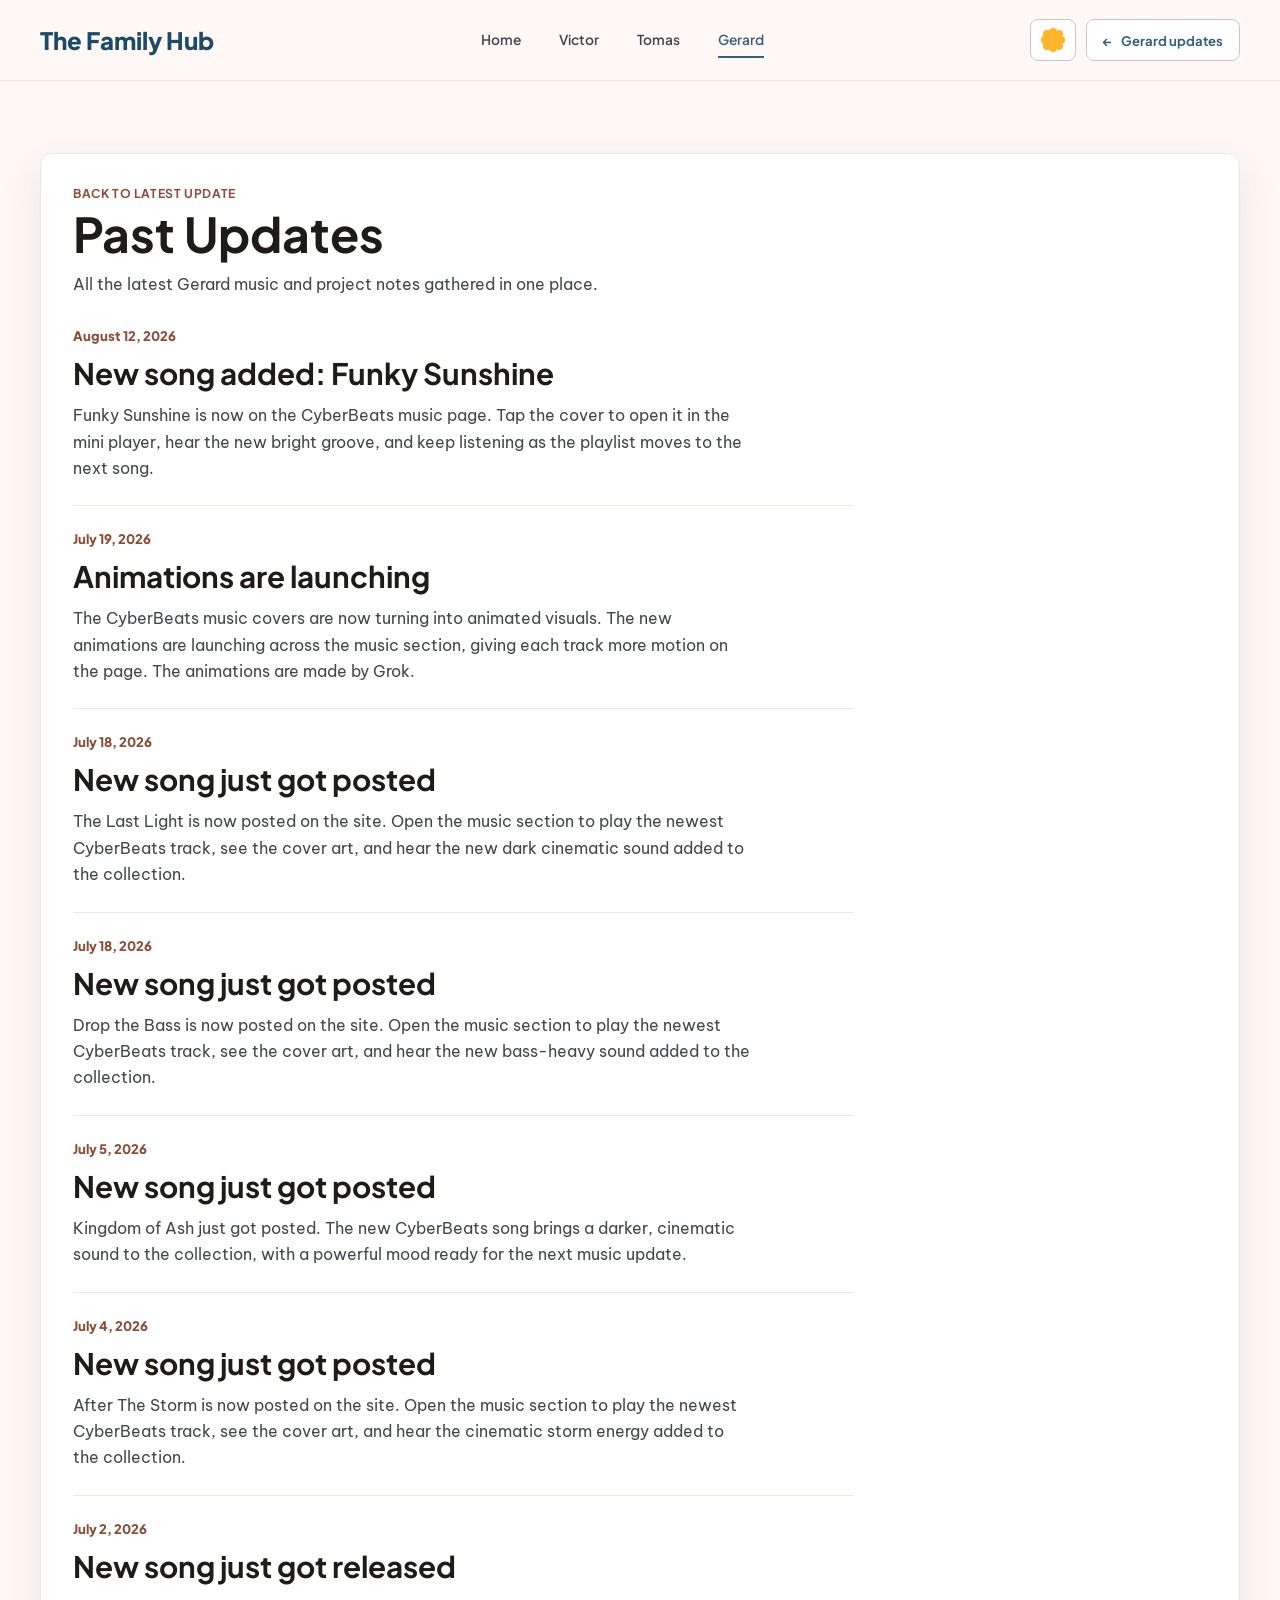
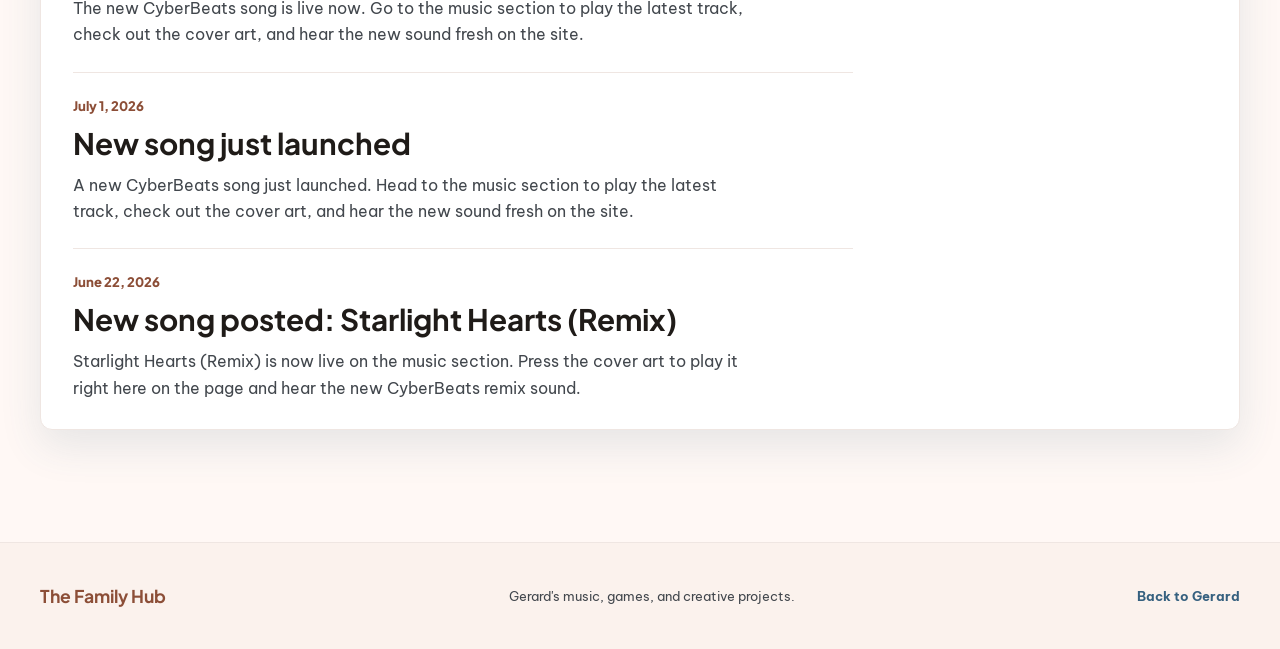
==== updates.html @ da017815 "Add Funky Sunshine track" ====
<!doctype html>
<html lang="en">
  <head>
    <meta charset="utf-8">
    <meta name="viewport" content="width=device-width, initial-scale=1">
    <title>Past Updates | The Family Hub</title>
    <meta
      name="description"
      content="Past updates from Gerard's music, games, and creative projects."
    >
    <link rel="icon" type="image/svg+xml" href="assets/gerard-icon.svg?v=1">
    <link rel="shortcut icon" href="assets/gerard-icon.svg?v=1">
    <link rel="preconnect" href="https://fonts.googleapis.com">
    <link rel="preconnect" href="https://fonts.gstatic.com" crossorigin>
    <link
      href="https://fonts.googleapis.com/css2?family=Be+Vietnam+Pro:wght@400;500&family=Plus+Jakarta+Sans:wght@600;700;800&display=swap"
      rel="stylesheet"
    >
    <link rel="stylesheet" href="styles.css?v=funky-sunshine">
  </head>
  <body>
    <header class="topbar">
      <div class="topbar-inner">
        <a class="brand" href="http://campeanu.me/">The Family Hub</a>
        <nav class="main-nav" aria-label="Family websites">
          <a href="http://campeanu.me/">Home</a>
          <a href="https://victorcampeanu.me/">Victor</a>
          <a href="http://tomas.campeanu.me/">Tomas</a>
          <a class="active" href="index.html#top" aria-current="page">Gerard</a>
        </nav>
        <div class="header-actions">
          <button
            class="theme-toggle"
            type="button"
            data-theme-toggle
            aria-pressed="false"
            aria-label="Switch to black theme"
          >
            <span class="theme-icon" aria-hidden="true"></span>
          </button>
          <a class="home-button" href="index.html#updates" aria-label="Return to Gerard's updates">
            <span aria-hidden="true">←</span>
            <span>Gerard updates</span>
          </a>
        </div>
      </div>
    </header>

    <main id="top" class="archive-main">
      <section class="updates-section page-width updates-page" aria-labelledby="updates-title">
        <div class="update-card">
          <a class="section-label section-label-link" href="index.html#updates">Back to latest update</a>
          <h1 id="updates-title" class="archive-title">Past Updates</h1>
          <p class="archive-intro">
            All the latest Gerard music and project notes gathered in one place.
          </p>

          <article class="update-entry">
            <time datetime="2026-08-12">August 12, 2026</time>
            <h3>New song added: Funky Sunshine</h3>
            <p>
              Funky Sunshine is now on the CyberBeats music page. Tap the cover
              to open it in the mini player, hear the new bright groove, and
              keep listening as the playlist moves to the next song.
            </p>
          </article>

          <article class="update-entry">
            <time datetime="2026-07-19">July 19, 2026</time>
            <h3>Animations are launching</h3>
            <p>
              The CyberBeats music covers are now turning into animated visuals.
              The new animations are launching across the music section, giving
              each track more motion on the page. The animations are made by
              Grok.
            </p>
          </article>

          <article class="update-entry">
            <time datetime="2026-07-18">July 18, 2026</time>
            <h3>New song just got posted</h3>
            <p>
              The Last Light is now posted on the site. Open the music section
              to play the newest CyberBeats track, see the cover art, and hear
              the new dark cinematic sound added to the collection.
            </p>
          </article>

          <article class="update-entry">
            <time datetime="2026-07-18">July 18, 2026</time>
            <h3>New song just got posted</h3>
            <p>
              Drop the Bass is now posted on the site. Open the music section
              to play the newest CyberBeats track, see the cover art, and hear
              the new bass-heavy sound added to the collection.
            </p>
          </article>

          <article class="update-entry">
            <time datetime="2026-07-05">July 5, 2026</time>
            <h3>New song just got posted</h3>
            <p>
              Kingdom of Ash just got posted. The new CyberBeats song brings a
              darker, cinematic sound to the collection, with a powerful mood
              ready for the next music update.
            </p>
          </article>

          <article class="update-entry">
            <time datetime="2026-07-04">July 4, 2026</time>
            <h3>New song just got posted</h3>
            <p>
              After The Storm is now posted on the site. Open the music section
              to play the newest CyberBeats track, see the cover art, and hear
              the cinematic storm energy added to the collection.
            </p>
          </article>

          <article class="update-entry">
            <time datetime="2026-07-02">July 2, 2026</time>
            <h3>New song just got released</h3>
            <p>
              The new CyberBeats song is live now. Go to the music section to
              play the latest track, check out the cover art, and hear the new
              sound fresh on the site.
            </p>
          </article>

          <article class="update-entry">
            <time datetime="2026-07-01">July 1, 2026</time>
            <h3>New song just launched</h3>
            <p>
              A new CyberBeats song just launched. Head to the music section to
              play the latest track, check out the cover art, and hear the new
              sound fresh on the site.
            </p>
          </article>

          <article class="update-entry">
            <time datetime="2026-06-22">June 22, 2026</time>
            <h3>New song posted: Starlight Hearts (Remix)</h3>
            <p>
              Starlight Hearts (Remix) is now live on the music section. Press
              the cover art to play it right here on the page and hear the new
              CyberBeats remix sound.
            </p>
          </article>
        </div>
      </section>
    </main>

    <footer>
      <div class="footer-inner page-width">
        <strong>The Family Hub</strong>
        <p>Gerard's music, games, and creative projects.</p>
        <a href="index.html#top">Back to Gerard</a>
      </div>
    </footer>
    <script src="script.js?v=funky-sunshine"></script>
  </body>
</html>
---- styles.css ----
:root {
  color-scheme: light;
  --surface: #fff8f5;
  --surface-low: #fbf2ed;
  --surface-high: #efe6e2;
  --white: #ffffff;
  --panel-bg: #ffffff;
  --ink: #1f1b18;
  --muted: #42474d;
  --primary: #35607f;
  --primary-dark: #1c4b69;
  --primary-soft: #cae6ff;
  --secondary: #8c4e37;
  --secondary-soft: #ffdbcf;
  --outline: #c2c7ce;
  --shadow: 0 16px 42px rgba(53, 96, 127, 0.12);
  --card-border: rgba(194, 199, 206, 0.6);
  --card-bg: rgba(255, 255, 255, 0.66);
  --topbar-bg: rgba(255, 248, 245, 0.94);
  font-family: "Be Vietnam Pro", system-ui, sans-serif;
}

:root[data-theme="dark"] {
  color-scheme: dark;
  --surface: #0d1117;
  --surface-low: #141a22;
  --surface-high: #26303c;
  --panel-bg: #151b23;
  --ink: #f4f7fb;
  --muted: #bac5d1;
  --primary: #8bc8ff;
  --primary-dark: #d7ecff;
  --primary-soft: #b7ddff;
  --secondary: #ffb897;
  --secondary-soft: #492d26;
  --outline: #44505f;
  --shadow: 0 18px 48px rgba(0, 0, 0, 0.42);
  --card-border: rgba(112, 128, 148, 0.5);
  --card-bg: rgba(21, 27, 35, 0.78);
  --topbar-bg: rgba(13, 17, 23, 0.9);
}

* {
  box-sizing: border-box;
}

html {
  scroll-behavior: smooth;
}

body {
  margin: 0;
  color: var(--ink);
  background: var(--surface);
}

button,
a {
  font: inherit;
}

img {
  display: block;
  max-width: 100%;
}

.page-width,
.topbar-inner {
  width: min(1200px, calc(100% - 48px));
  margin-inline: auto;
}

.topbar {
  position: sticky;
  z-index: 20;
  top: 0;
  border-bottom: 1px solid var(--surface-high);
  background: var(--topbar-bg);
  backdrop-filter: blur(16px);
}

.topbar-inner {
  min-height: 80px;
  display: grid;
  grid-template-columns: auto 1fr auto;
  align-items: center;
  gap: 40px;
}

.brand {
  color: var(--primary-dark);
  font-family: "Plus Jakarta Sans", sans-serif;
  font-size: 1.5rem;
  font-weight: 800;
  text-decoration: none;
}

.main-nav {
  display: flex;
  justify-content: center;
  gap: 38px;
}

.main-nav a {
  padding: 8px 0;
  color: var(--muted);
  border-bottom: 2px solid transparent;
  font-family: "Plus Jakarta Sans", sans-serif;
  font-size: 0.86rem;
  font-weight: 600;
  text-decoration: none;
}

.main-nav a:hover,
.main-nav a.active {
  color: var(--primary);
  border-color: var(--primary);
}

.home-button {
  min-height: 42px;
  display: inline-flex;
  align-items: center;
  gap: 8px;
  padding: 0 16px;
  color: var(--primary);
  border: 1px solid var(--outline);
  border-radius: 8px;
  background: var(--panel-bg);
  font-family: "Plus Jakarta Sans", sans-serif;
  font-size: 0.82rem;
  font-weight: 700;
  text-decoration: none;
}

.header-actions {
  display: flex;
  align-items: center;
  justify-content: end;
  gap: 10px;
}

.theme-toggle {
  width: 46px;
  min-height: 42px;
  display: inline-flex;
  align-items: center;
  justify-content: center;
  padding: 0;
  color: var(--primary);
  border: 1px solid var(--outline);
  border-radius: 8px;
  background: var(--panel-bg);
  font-family: "Plus Jakarta Sans", sans-serif;
  font-size: 0.82rem;
  font-weight: 700;
  cursor: pointer;
}

.theme-toggle:hover,
.theme-toggle:focus-visible,
.home-button:hover,
.home-button:focus-visible {
  border-color: var(--primary);
  outline: none;
}

.theme-icon {
  width: 20px;
  height: 20px;
  position: relative;
  display: inline-block;
  flex: 0 0 auto;
  border-radius: 50%;
  background: #ffb42a;
  box-shadow:
    0 -8px 0 -6px #ffb42a,
    0 8px 0 -6px #ffb42a,
    8px 0 0 -6px #ffb42a,
    -8px 0 0 -6px #ffb42a,
    6px 6px 0 -6px #ffb42a,
    -6px -6px 0 -6px #ffb42a,
    6px -6px 0 -6px #ffb42a,
    -6px 6px 0 -6px #ffb42a;
}

:root[data-theme="dark"] .theme-icon {
  width: 22px;
  height: 22px;
  border-radius: 0;
  background: transparent;
  box-shadow: none;
  transform: rotate(-28deg);
}

:root[data-theme="dark"] .theme-icon::before,
:root[data-theme="dark"] .theme-icon::after {
  content: "";
  position: absolute;
  border-radius: 50%;
}

:root[data-theme="dark"] .theme-icon::before {
  inset: 1px 2px 1px 3px;
  background: #ffd76a;
  box-shadow: 0 0 10px rgba(255, 215, 106, 0.42);
}

:root[data-theme="dark"] .theme-icon::after {
  width: 18px;
  height: 20px;
  top: 1px;
  left: 8px;
  background: var(--panel-bg);
}

main {
  padding: 72px 0 112px;
}

.hero {
  min-height: 430px;
  position: relative;
  overflow: hidden;
  display: flex;
  align-items: center;
  padding: 48px;
  border-radius: 12px;
  box-shadow: var(--shadow);
}

.hero > img,
.hero-shade {
  position: absolute;
  inset: 0;
  width: 100%;
  height: 100%;
}

.hero > img {
  object-fit: cover;
}

.hero-shade {
  background: linear-gradient(90deg, rgba(9, 25, 38, 0.94), rgba(9, 25, 38, 0.68) 44%, rgba(9, 25, 38, 0.08) 78%);
}

.hero-copy {
  max-width: 560px;
  position: relative;
  color: var(--white);
}

.eyebrow,
.section-label,
.game-kicker {
  margin: 0 0 12px;
  color: var(--primary-soft);
  font-family: "Plus Jakarta Sans", sans-serif;
  font-size: 0.76rem;
  font-weight: 700;
  letter-spacing: 0.05em;
  text-transform: uppercase;
}

h1,
h2,
h3,
p {
  margin-top: 0;
}

h1,
h2,
h3 {
  font-family: "Plus Jakarta Sans", sans-serif;
}

h1 {
  margin-bottom: 18px;
  font-size: clamp(2.7rem, 6vw, 4.6rem);
  line-height: 1.06;
}

.hero-copy > p:not(.eyebrow) {
  max-width: 520px;
  margin-bottom: 22px;
  color: rgba(255, 255, 255, 0.86);
  font-size: 1.08rem;
  line-height: 1.7;
}

.hero-tags {
  display: flex;
  flex-wrap: wrap;
  gap: 10px;
}

.hero-tags span {
  padding: 7px 14px;
  border: 1px solid rgba(255, 255, 255, 0.34);
  border-radius: 999px;
  background: rgba(255, 255, 255, 0.16);
  backdrop-filter: blur(12px);
  font-family: "Plus Jakarta Sans", sans-serif;
  font-size: 0.78rem;
  font-weight: 600;
}

.updates-section {
  padding-top: 48px;
}

.update-card {
  padding: 28px 32px;
  border: 1px solid var(--surface-high);
  border-radius: 12px;
  background: var(--panel-bg);
  box-shadow: var(--shadow);
}

.update-card h2 {
  margin-bottom: 20px;
  font-size: clamp(1.7rem, 3vw, 2.35rem);
}

.update-entry {
  max-width: 780px;
}

.update-entry + .update-entry {
  margin-top: 24px;
  padding-top: 22px;
  border-top: 1px solid var(--surface-high);
}

.update-entry time {
  display: inline-flex;
  margin-bottom: 10px;
  color: var(--secondary);
  font-family: "Plus Jakarta Sans", sans-serif;
  font-size: 0.82rem;
  font-weight: 800;
}

.update-entry h3 {
  margin-bottom: 10px;
  font-size: clamp(1.35rem, 2.4vw, 1.85rem);
}

.update-entry p {
  max-width: 680px;
  margin-bottom: 0;
  color: var(--muted);
  font-size: 1rem;
  line-height: 1.65;
}

.content-section {
  padding-top: 88px;
}

.section-heading {
  margin-bottom: 32px;
  display: flex;
  align-items: end;
  justify-content: space-between;
  gap: 24px;
}

.section-label {
  margin-bottom: 6px;
  color: var(--secondary);
}

.section-label-link {
  width: fit-content;
  display: inline-flex;
  text-decoration: none;
}

.section-label-link:hover,
.section-label-link:focus-visible {
  color: var(--primary);
  text-decoration: underline;
  text-underline-offset: 4px;
}

.archive-main {
  min-height: calc(100vh - 190px);
}

.updates-page {
  padding-top: 0;
}

.archive-title {
  margin-bottom: 10px;
  font-size: clamp(2rem, 4vw, 3rem);
  line-height: 1.12;
}

.archive-intro {
  max-width: 620px;
  margin-bottom: 28px;
  color: var(--muted);
  font-size: 1rem;
  line-height: 1.65;
}

.section-heading h2 {
  margin-bottom: 5px;
  font-size: clamp(2rem, 4vw, 2.7rem);
  line-height: 1.2;
}

.section-heading p {
  margin-bottom: 0;
  color: var(--muted);
}

.text-link {
  color: var(--primary);
  font-family: "Plus Jakarta Sans", sans-serif;
  font-size: 0.84rem;
  font-weight: 700;
  text-decoration: none;
}

.text-link:hover {
  text-decoration: underline;
}

.music-grid {
  display: grid;
  grid-template-columns: repeat(auto-fit, minmax(170px, 1fr));
  gap: 18px;
}

.music-card {
  min-width: 0;
  padding: 16px;
  border: 1px solid var(--card-border);
  border-radius: 12px;
  background: var(--card-bg);
  box-shadow: var(--shadow);
  cursor: pointer;
  transition: transform 180ms ease, border-color 180ms ease, background 180ms ease;
}

.music-card:hover,
.music-card.is-playing {
  border-color: var(--primary);
  background: var(--panel-bg);
  transform: translateY(-4px);
}

.cover-button {
  width: 100%;
  aspect-ratio: 1;
  position: relative;
  overflow: hidden;
  display: block;
  padding: 0;
  border: 0;
  border-radius: 8px;
  background: var(--surface-high);
  cursor: pointer;
}

.cover-button img,
.cover-button video {
  width: 100%;
  height: 100%;
  object-fit: cover;
  transition: transform 240ms ease;
}

.cover-button:hover img,
.cover-button:hover video,
.music-card.is-playing .cover-button img,
.music-card.is-playing .cover-button video {
  transform: scale(1.035);
}

.cover-preview {
  cursor: default;
}

.music-card-upcoming .cover-preview img {
  filter: brightness(0.82) saturate(1.08);
}

.coming-soon-badge {
  position: absolute;
  right: 10px;
  bottom: 10px;
  padding: 6px 10px;
  color: #ffffff;
  border-radius: 999px;
  background: rgba(31, 27, 24, 0.72);
  box-shadow: 0 8px 18px rgba(0, 0, 0, 0.22);
  font-family: "Plus Jakarta Sans", sans-serif;
  font-size: 0.72rem;
  font-weight: 800;
}

.play-button {
  display: none;
}

.music-card h3 {
  min-height: 2.7em;
  margin: 16px 0 5px;
  overflow: hidden;
  display: -webkit-box;
  -webkit-box-orient: vertical;
  -webkit-line-clamp: 2;
  font-size: 1rem;
  line-height: 1.35;
}

.music-card p {
  margin-bottom: 0;
  color: var(--muted);
  font-size: 0.8rem;
}

.mini-player {
  width: min(420px, calc(100vw - 32px));
  min-height: 96px;
  position: fixed;
  right: 24px;
  bottom: 24px;
  z-index: 20;
  display: grid;
  grid-template-columns: 68px minmax(0, 1fr) auto;
  gap: 14px;
  align-items: center;
  padding: 14px 44px 14px 14px;
  border: 1px solid var(--card-border);
  border-radius: 14px;
  background: color-mix(in srgb, var(--panel-bg) 92%, transparent);
  box-shadow: 0 18px 44px rgba(0, 0, 0, 0.24);
  backdrop-filter: blur(18px);
}

.mini-player[hidden] {
  display: none;
}

.mini-player-cover {
  width: 68px;
  height: 68px;
  border-radius: 10px;
  object-fit: cover;
  background: var(--surface-high);
}

.mini-player-info {
  min-width: 0;
}

.mini-player-info p {
  margin: 0 0 4px;
  color: var(--primary);
  font-family: "Plus Jakarta Sans", sans-serif;
  font-size: 0.68rem;
  font-weight: 800;
  text-transform: uppercase;
}

.mini-player-info h2 {
  margin: 0;
  overflow: hidden;
  font-size: 1rem;
  line-height: 1.25;
  text-overflow: ellipsis;
  white-space: nowrap;
}

.mini-player-info span {
  display: block;
  overflow: hidden;
  margin-top: 3px;
  color: var(--muted);
  font-size: 0.78rem;
  text-overflow: ellipsis;
  white-space: nowrap;
}

.mini-player-controls {
  display: flex;
  gap: 8px;
  align-items: center;
}

.mini-control,
.mini-player-close {
  display: grid;
  place-items: center;
  border: 1px solid var(--card-border);
  color: var(--text);
  background: var(--card-bg);
  cursor: pointer;
  transition: border-color 160ms ease, background 160ms ease, transform 160ms ease;
}

.mini-control {
  width: 34px;
  height: 34px;
  border-radius: 50%;
  font-size: 1.25rem;
  line-height: 1;
}

.mini-control-primary {
  color: #ffffff;
  border-color: var(--primary);
  background: var(--primary);
  font-size: 0.82rem;
}

.mini-player-close {
  width: 28px;
  height: 28px;
  position: absolute;
  top: 10px;
  right: 10px;
  border-radius: 50%;
  font-size: 1rem;
}

.mini-control:hover,
.mini-player-close:hover {
  border-color: var(--primary);
  transform: translateY(-1px);
}

.games-grid {
  display: grid;
  grid-template-columns: repeat(2, minmax(0, 1fr));
  gap: 28px;
}

.game-card {
  display: block;
  min-height: 390px;
  position: relative;
  overflow: hidden;
  border-radius: 12px;
  box-shadow: var(--shadow);
}

.game-card-link {
  color: inherit;
  text-decoration: none;
}

.game-card-link:focus-visible {
  outline: 3px solid #ffb42a;
  outline-offset: 4px;
}

.game-card > img {
  width: 100%;
  height: 100%;
  position: absolute;
  inset: 0;
  object-fit: cover;
  transition: transform 300ms ease;
}

.game-card:hover > img {
  transform: scale(1.035);
}

.game-overlay {
  max-width: calc(100% - 48px);
  position: absolute;
  left: 24px;
  right: 24px;
  bottom: 24px;
  padding: 24px;
  color: var(--white);
  border: 1px solid rgba(255, 255, 255, 0.36);
  border-radius: 12px;
  background: rgba(31, 27, 24, 0.62);
  box-shadow: 0 8px 32px rgba(0, 0, 0, 0.18);
  backdrop-filter: blur(14px);
}

.game-kicker {
  margin-bottom: 7px;
}

.game-overlay h3 {
  margin-bottom: 7px;
  font-size: 1.75rem;
}

.game-overlay p:not(.game-kicker) {
  margin-bottom: 18px;
  color: rgba(255, 255, 255, 0.82);
  line-height: 1.55;
}

.game-overlay button,
.game-overlay .game-action {
  display: inline-flex;
  align-items: center;
  justify-content: center;
  min-height: 42px;
  padding: 0 16px;
  color: rgba(255, 255, 255, 0.8);
  border: 1px solid rgba(255, 255, 255, 0.3);
  border-radius: 8px;
  background: rgba(53, 96, 127, 0.72);
  font-family: "Plus Jakarta Sans", sans-serif;
  font-size: 0.8rem;
  font-weight: 700;
}

.game-overlay .solar-open-button {
  color: #2f1800;
  border-color: rgba(255, 210, 87, 0.85);
  background: linear-gradient(135deg, #ffd45c 0%, #ff9f1c 55%, #e76f00 100%);
  box-shadow: 0 10px 22px rgba(230, 119, 0, 0.28);
}

.game-overlay .puzzle-open-button {
  color: #ffffff;
  border-color: rgba(142, 205, 255, 0.88);
  background: linear-gradient(135deg, #1d7ed8 0%, #2f9df4 55%, #0f5ca8 100%);
  box-shadow: 0 10px 22px rgba(30, 126, 216, 0.3);
}

footer {
  padding: 42px 0;
  border-top: 1px solid var(--surface-high);
  background: var(--surface-low);
}

.footer-inner {
  display: flex;
  align-items: center;
  justify-content: space-between;
  gap: 24px;
}

.footer-inner strong {
  color: var(--secondary);
  font-family: "Plus Jakarta Sans", sans-serif;
  font-size: 1.1rem;
}

.footer-inner p {
  margin-bottom: 0;
  color: var(--muted);
  font-size: 0.82rem;
}

.footer-inner a {
  color: var(--primary);
  font-size: 0.82rem;
  font-weight: 700;
  text-decoration: none;
}

@media (max-width: 1080px) {
  .music-grid {
    grid-template-columns: repeat(3, minmax(0, 1fr));
  }
}

@media (max-width: 820px) {
  .page-width,
  .topbar-inner {
    width: min(100% - 32px, 620px);
  }

  .topbar-inner {
    min-height: 68px;
    grid-template-columns: 1fr auto;
  }

  .main-nav {
    display: none;
  }

  .home-button span:last-child {
    display: none;
  }

  .theme-toggle {
    width: 42px;
  }

  main {
    padding: 32px 0 72px;
  }

  .hero {
    min-height: 470px;
    align-items: end;
    padding: 28px;
  }

  .hero-shade {
    background: linear-gradient(0deg, rgba(9, 25, 38, 0.95), rgba(9, 25, 38, 0.34) 78%);
  }

  .content-section {
    padding-top: 64px;
  }

  .section-heading {
    align-items: start;
    flex-direction: column;
  }

  .music-grid,
  .games-grid {
    grid-template-columns: 1fr;
  }

  .music-card {
    display: grid;
    grid-template-columns: 112px minmax(0, 1fr);
    grid-template-rows: auto auto;
    column-gap: 16px;
    align-items: center;
  }

  .cover-button {
    grid-row: 1 / span 2;
  }

  .music-card h3 {
    align-self: end;
    margin: 0 0 4px;
  }

  .music-card p {
    align-self: start;
  }

  .game-card {
    min-height: 420px;
  }

  .mini-player {
    right: 16px;
    bottom: 16px;
    grid-template-columns: 56px minmax(0, 1fr);
    padding: 12px 40px 12px 12px;
  }

  .mini-player-cover {
    width: 56px;
    height: 56px;
  }

  .mini-player-controls {
    grid-column: 1 / -1;
    justify-content: flex-end;
  }

  .footer-inner {
    align-items: flex-start;
    flex-direction: column;
  }
}

@media (max-width: 430px) {
  .brand {
    font-size: 1.12rem;
  }

  .hero {
    min-height: 430px;
    padding: 22px;
  }

  .hero-copy > p:not(.eyebrow) {
    font-size: 0.94rem;
  }

  .music-card {
    grid-template-columns: 92px minmax(0, 1fr);
  }

  .game-overlay {
    max-width: none;
    left: 14px;
    right: 14px;
    bottom: 14px;
    padding: 18px;
  }
}
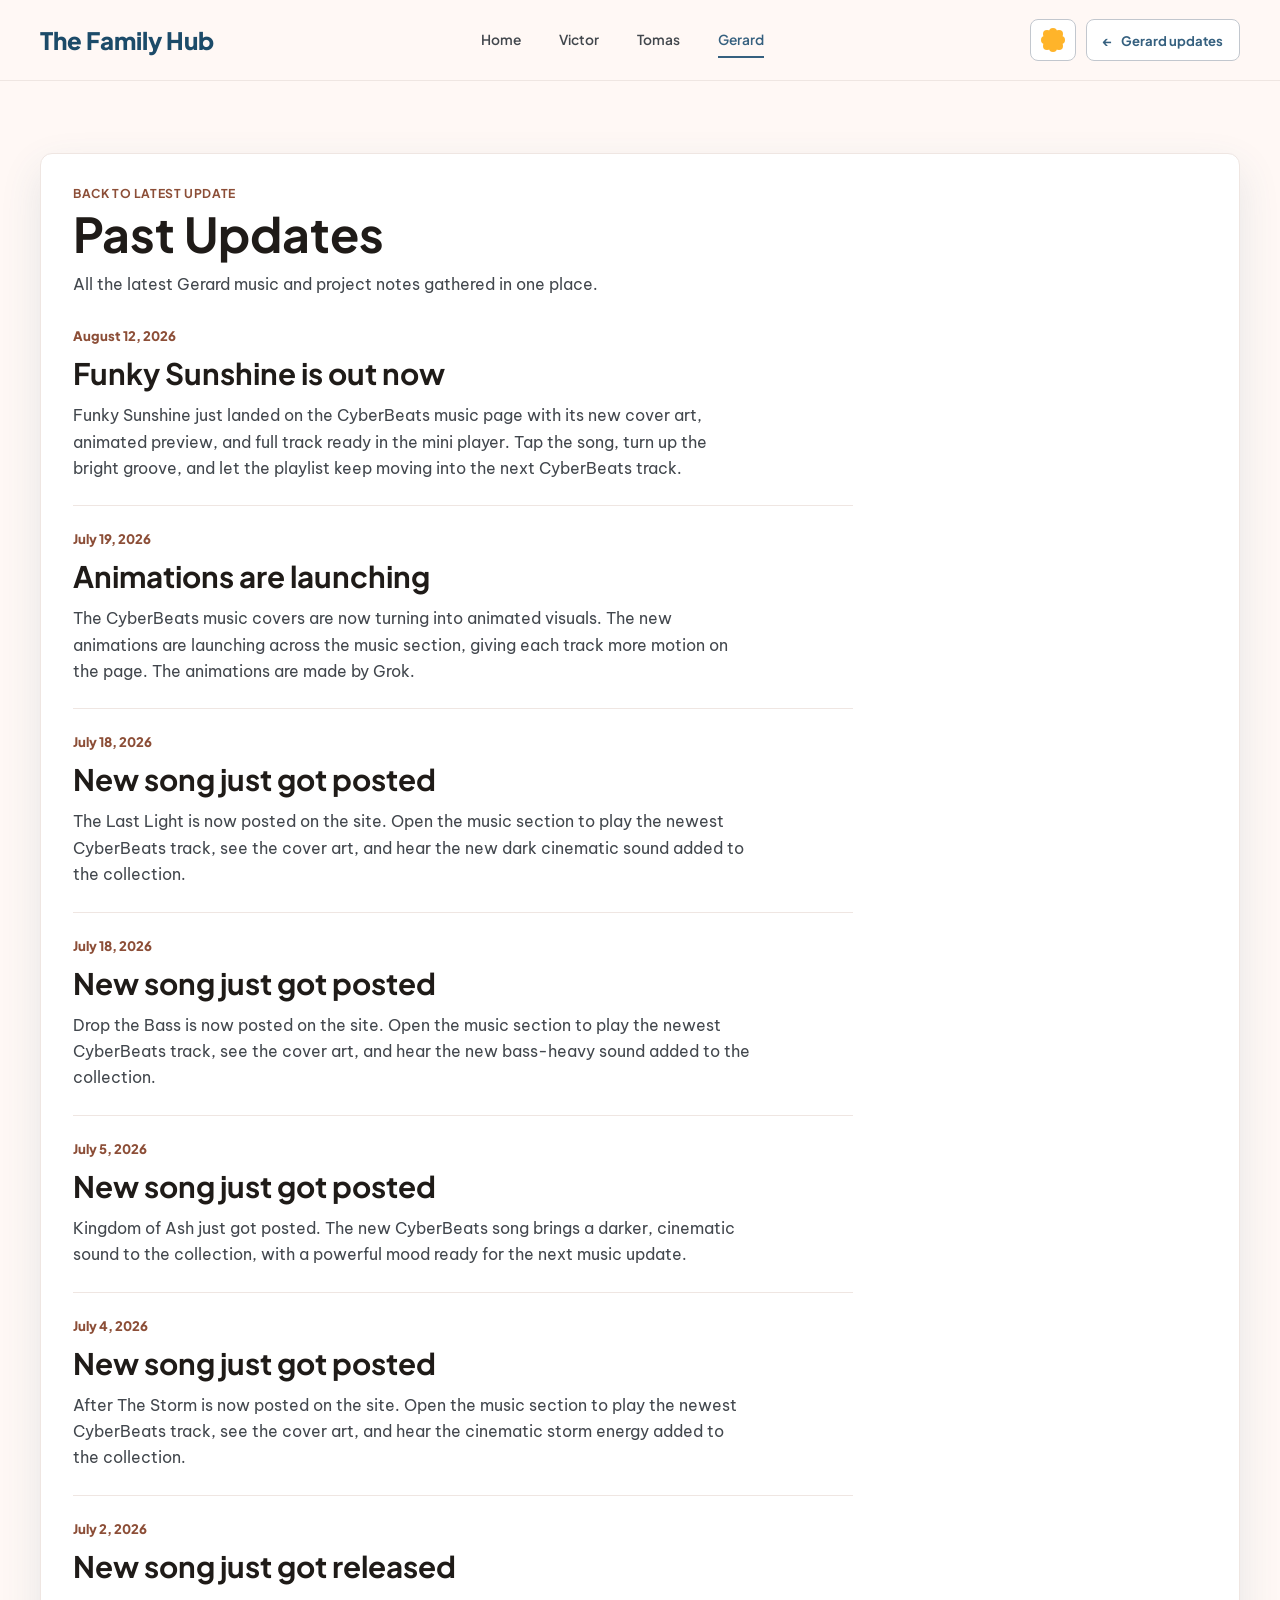
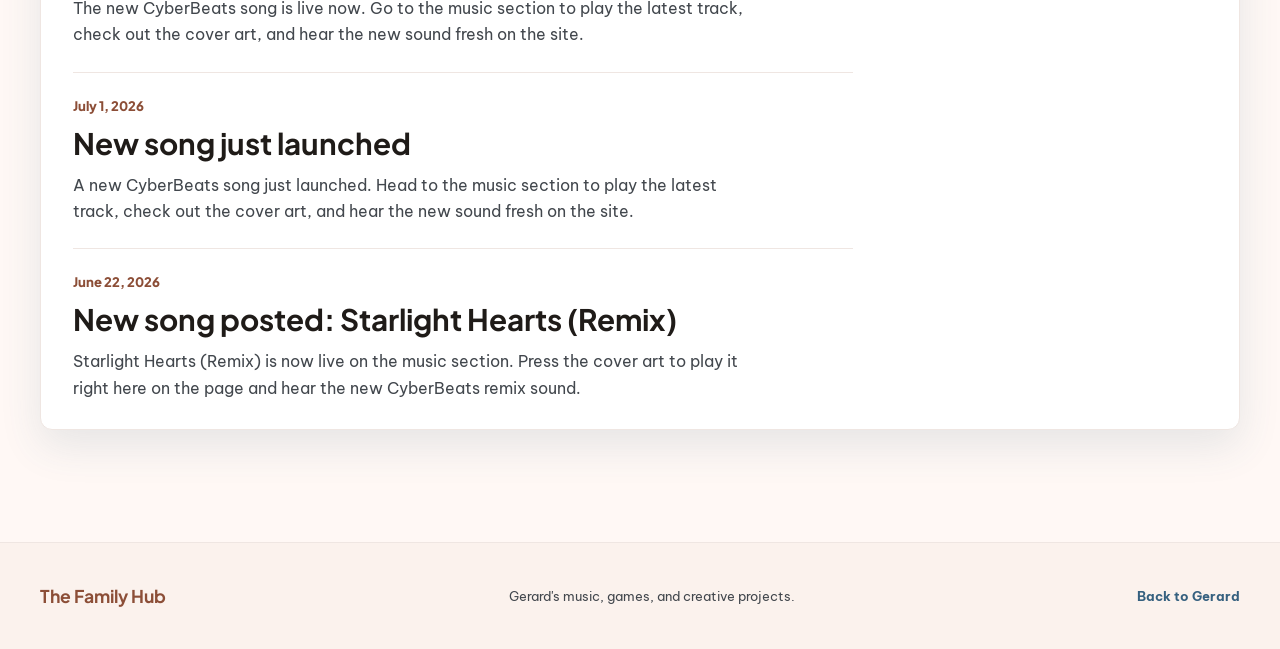
==== commit d5896209: "Update Funky Sunshine announcement" ====
--- a/updates.html
+++ b/updates.html
@@ -57,11 +57,12 @@
 
           <article class="update-entry">
             <time datetime="2026-08-12">August 12, 2026</time>
-            <h3>New song added: Funky Sunshine</h3>
+            <h3>Funky Sunshine is out now</h3>
             <p>
-              Funky Sunshine is now on the CyberBeats music page. Tap the cover
-              to open it in the mini player, hear the new bright groove, and
-              keep listening as the playlist moves to the next song.
+              Funky Sunshine just landed on the CyberBeats music page with its
+              new cover art, animated preview, and full track ready in the mini
+              player. Tap the song, turn up the bright groove, and let the
+              playlist keep moving into the next CyberBeats track.
             </p>
           </article>
 
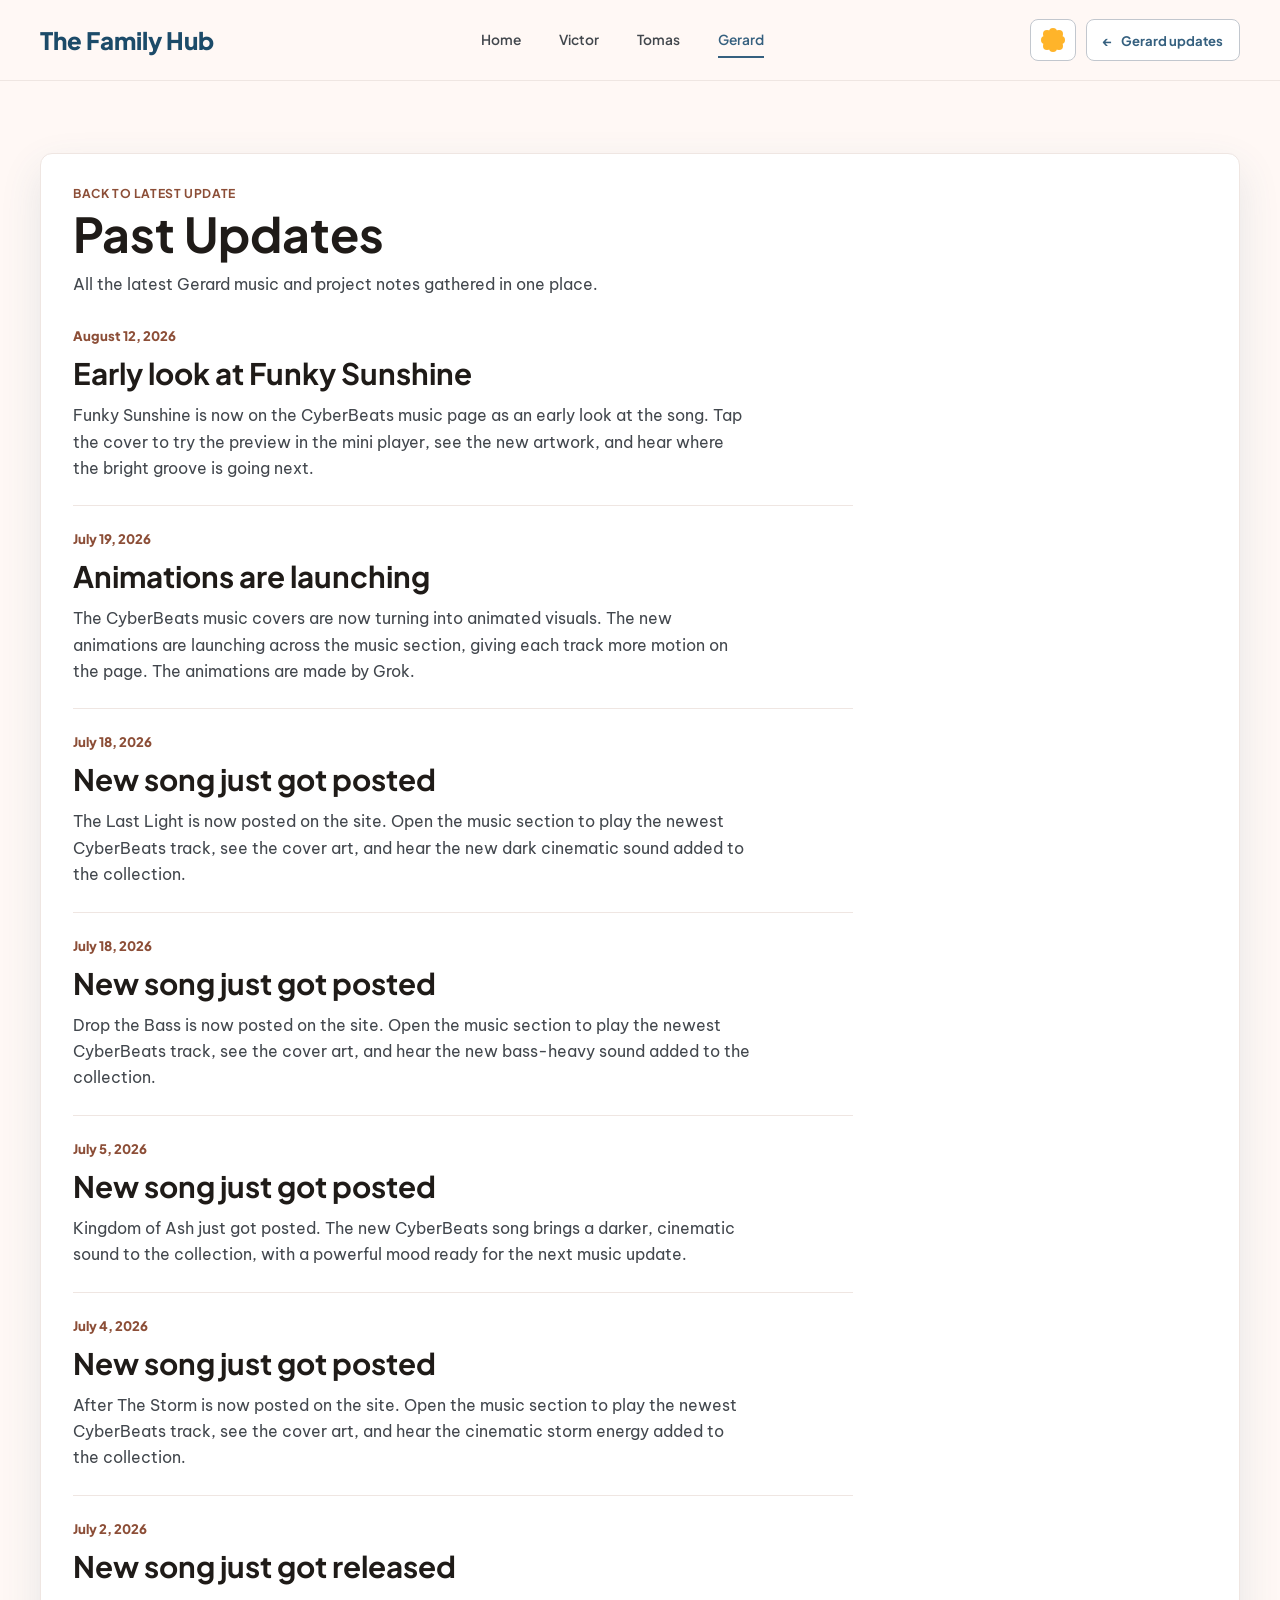
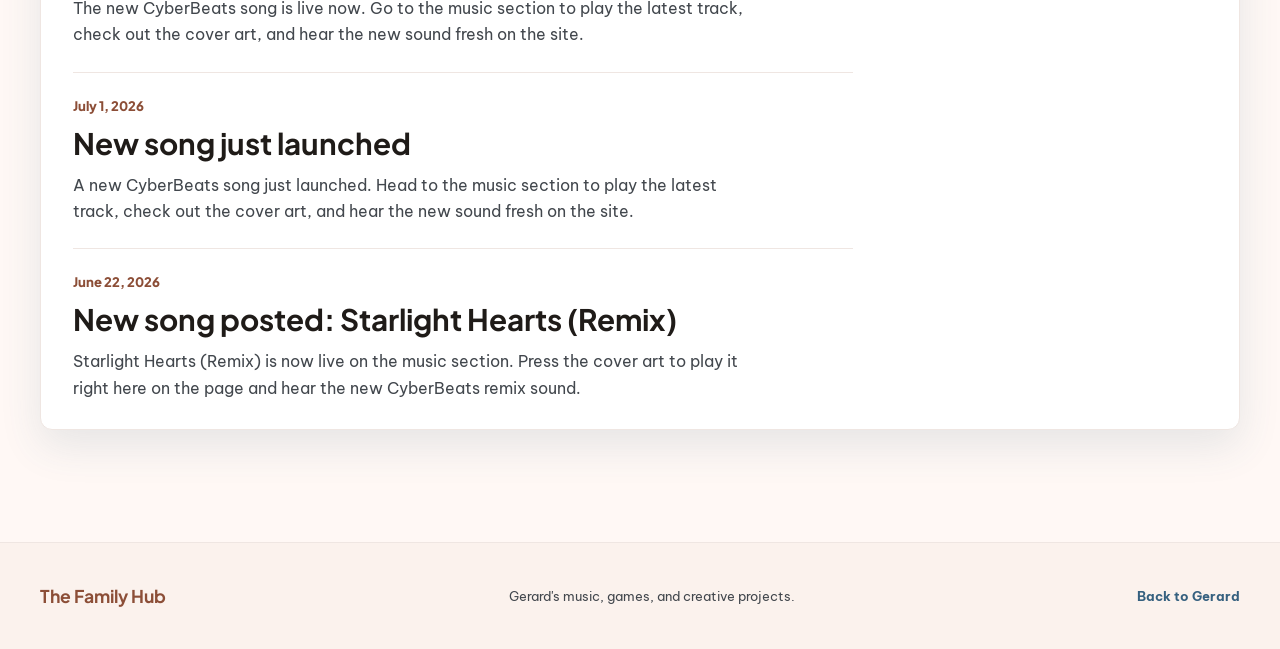
==== commit 95a776af: "Mark Funky Sunshine as early look" ====
--- a/updates.html
+++ b/updates.html
@@ -57,12 +57,12 @@
 
           <article class="update-entry">
             <time datetime="2026-08-12">August 12, 2026</time>
-            <h3>Funky Sunshine is out now</h3>
+            <h3>Early look at Funky Sunshine</h3>
             <p>
-              Funky Sunshine just landed on the CyberBeats music page with its
-              new cover art, animated preview, and full track ready in the mini
-              player. Tap the song, turn up the bright groove, and let the
-              playlist keep moving into the next CyberBeats track.
+              Funky Sunshine is now on the CyberBeats music page as an early
+              look at the song. Tap the cover to try the preview in the mini
+              player, see the new artwork, and hear where the bright groove is
+              going next.
             </p>
           </article>
 
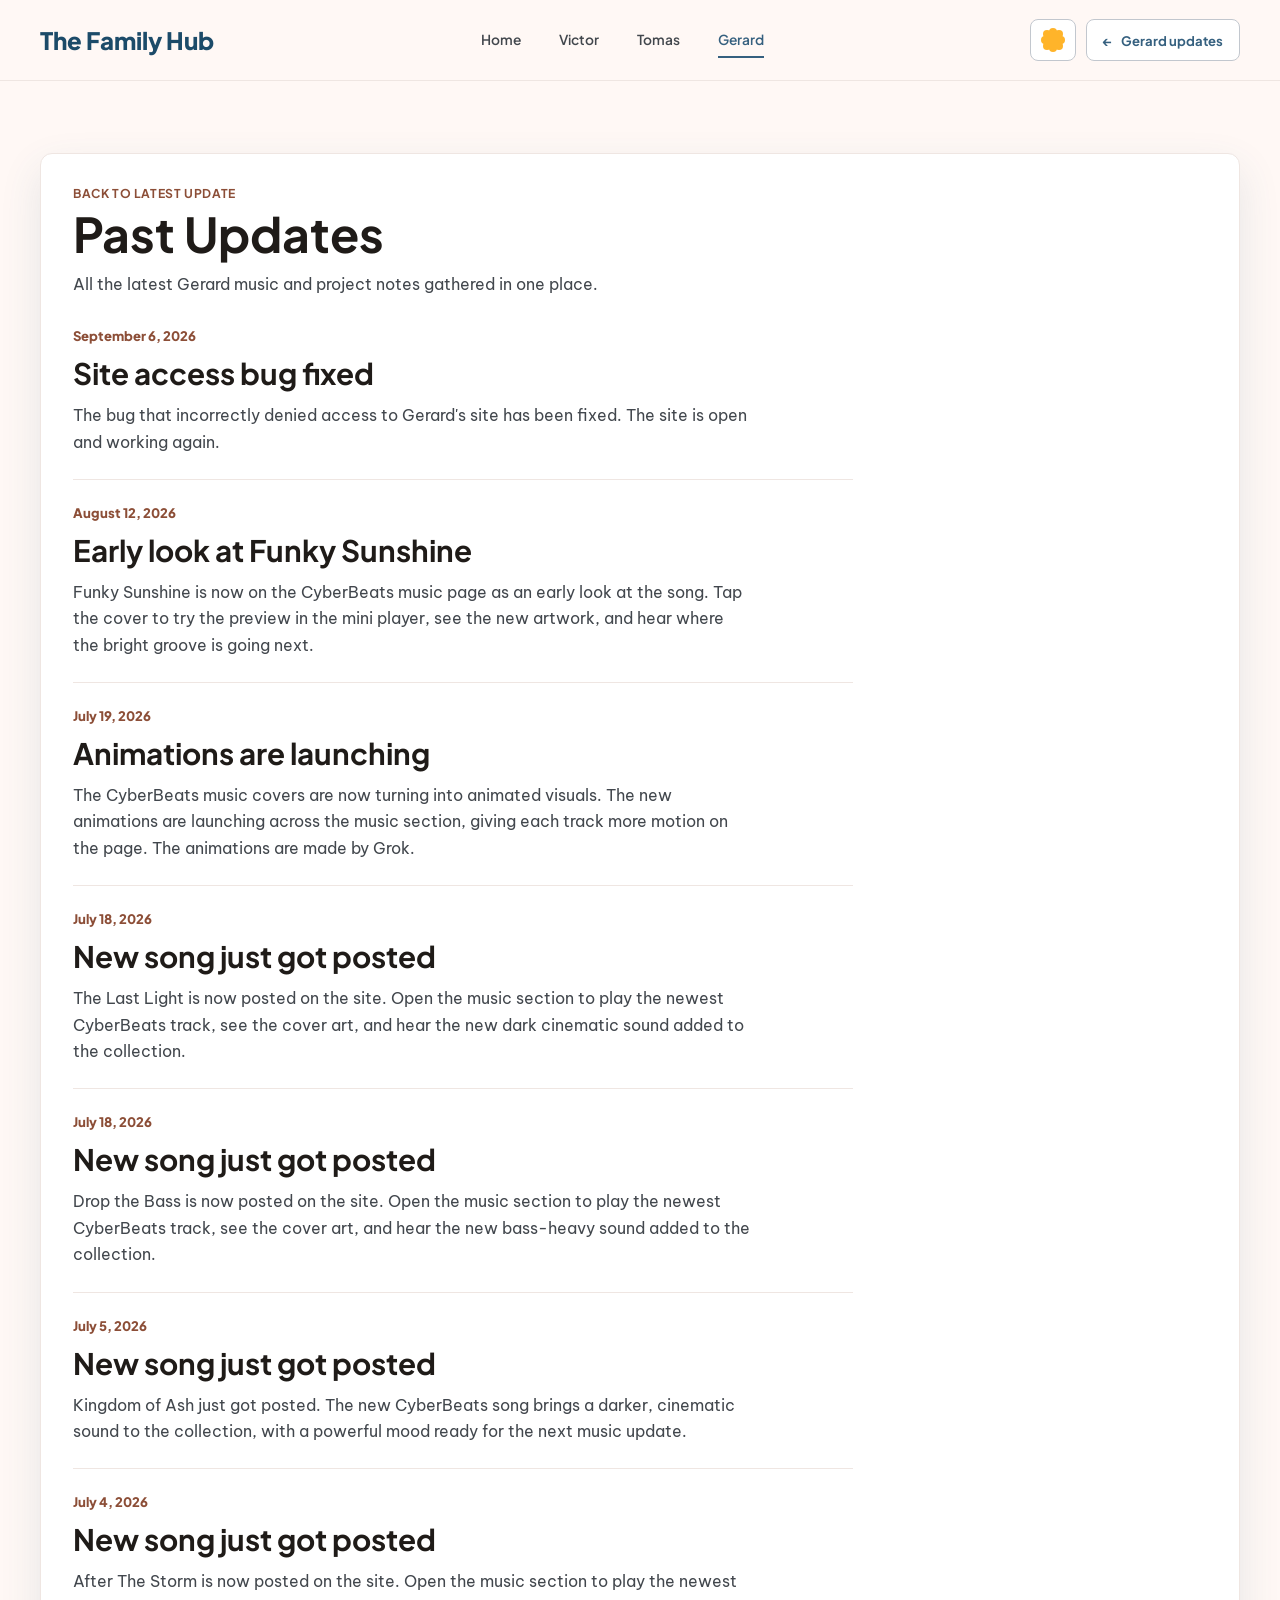
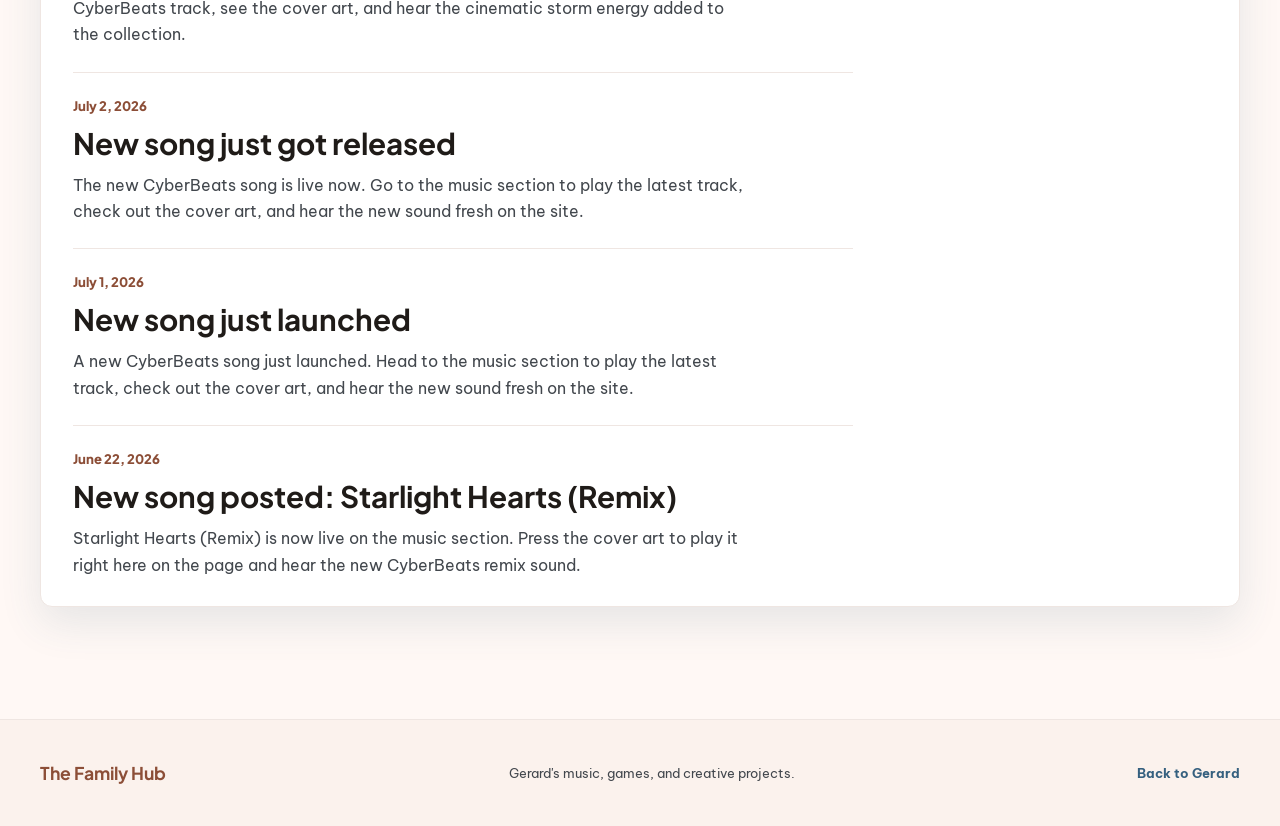
==== commit c2282369: "Add site access fix to update archive" ====
--- a/updates.html
+++ b/updates.html
@@ -54,6 +54,15 @@
           <p class="archive-intro">
             All the latest Gerard music and project notes gathered in one place.
           </p>
+
+          <article class="update-entry">
+            <time datetime="2026-09-06">September 6, 2026</time>
+            <h3>Site access bug fixed</h3>
+            <p>
+              The bug that incorrectly denied access to Gerard's site has been
+              fixed. The site is open and working again.
+            </p>
+          </article>
 
           <article class="update-entry">
             <time datetime="2026-08-12">August 12, 2026</time>
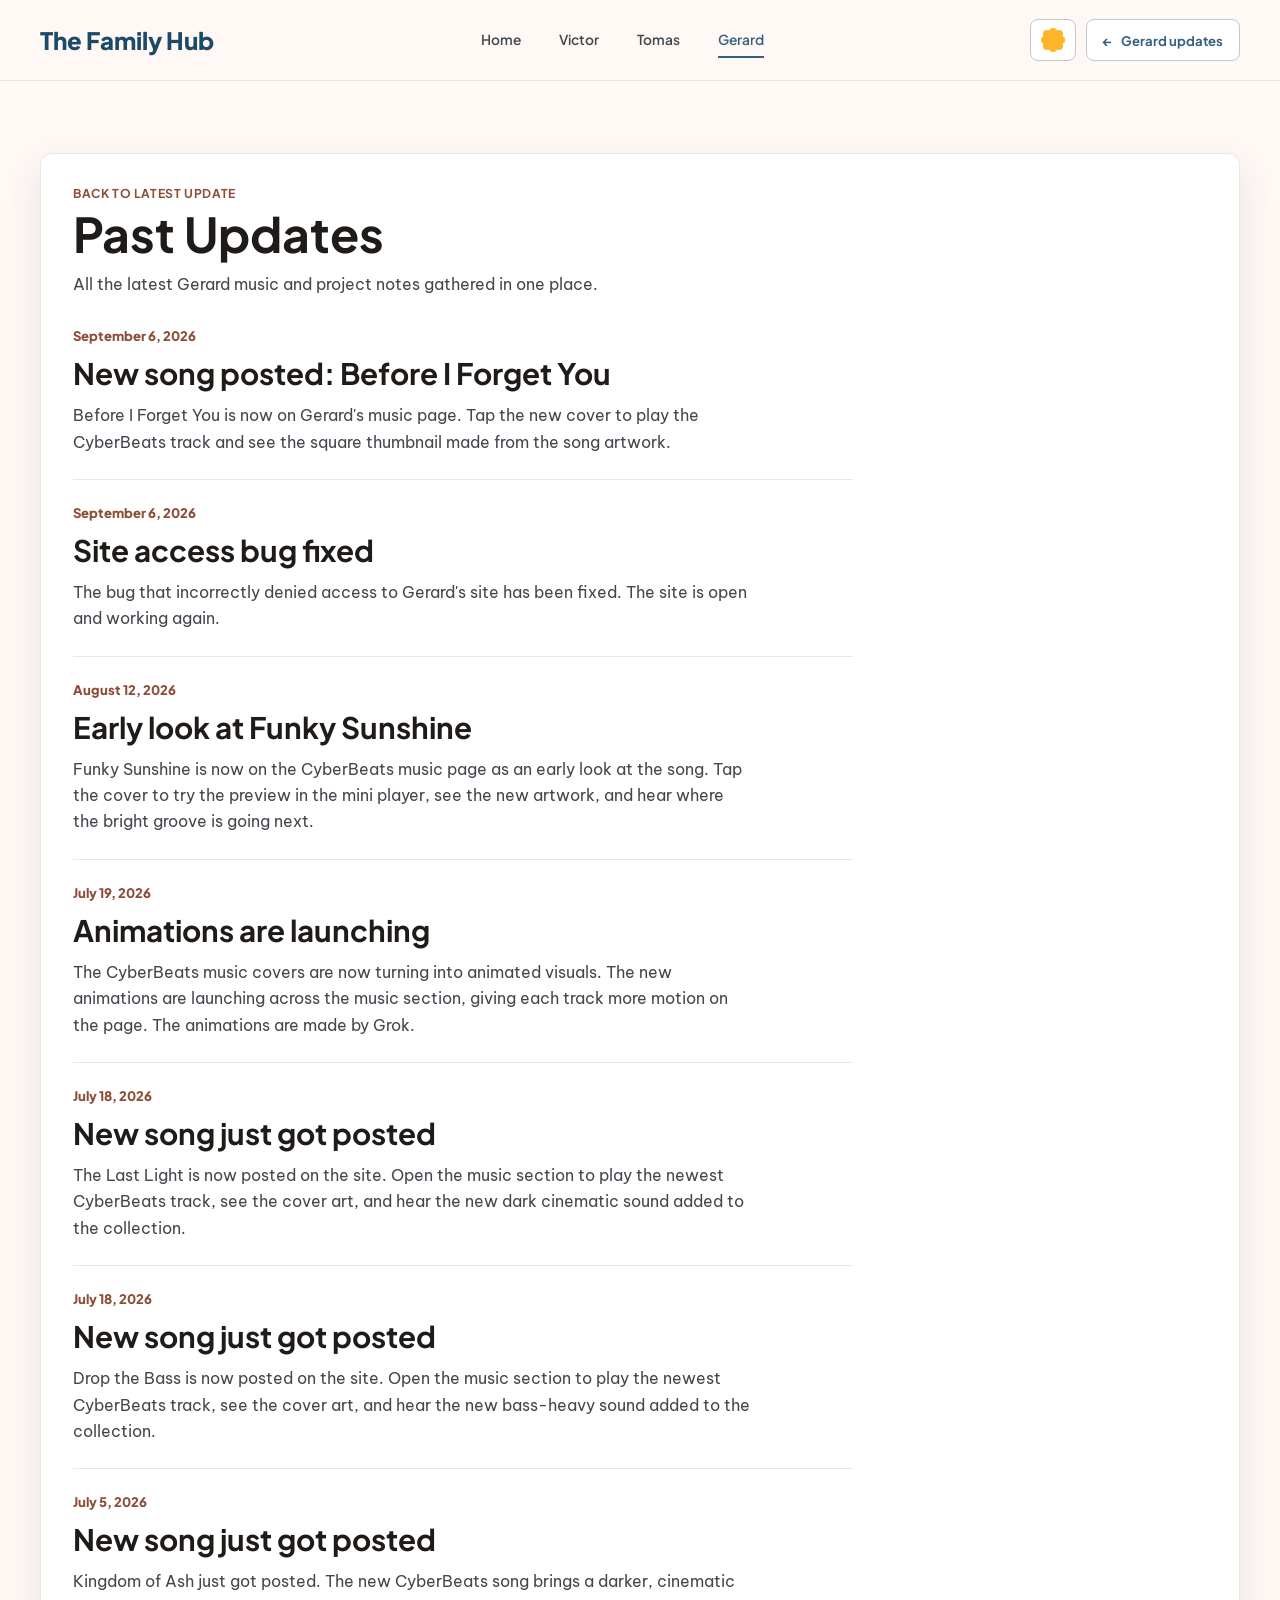
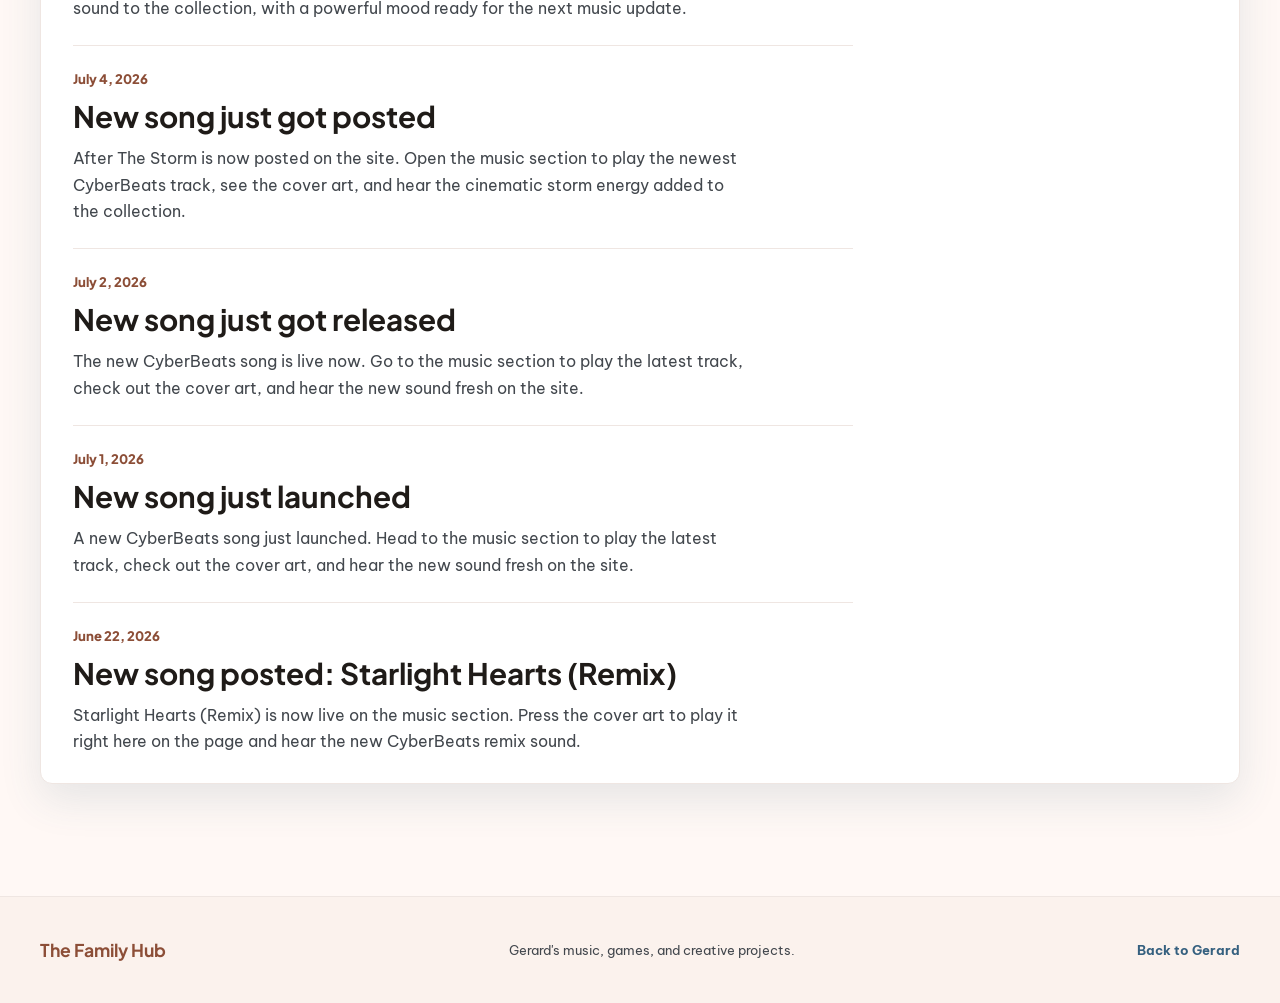
==== commit dedb0c05: "Add Before I Forget You update" ====
--- a/updates.html
+++ b/updates.html
@@ -54,6 +54,16 @@
           <p class="archive-intro">
             All the latest Gerard music and project notes gathered in one place.
           </p>
+
+          <article class="update-entry">
+            <time datetime="2026-09-06">September 6, 2026</time>
+            <h3>New song posted: Before I Forget You</h3>
+            <p>
+              Before I Forget You is now on Gerard's music page. Tap the new
+              cover to play the CyberBeats track and see the square thumbnail
+              made from the song artwork.
+            </p>
+          </article>
 
           <article class="update-entry">
             <time datetime="2026-09-06">September 6, 2026</time>
